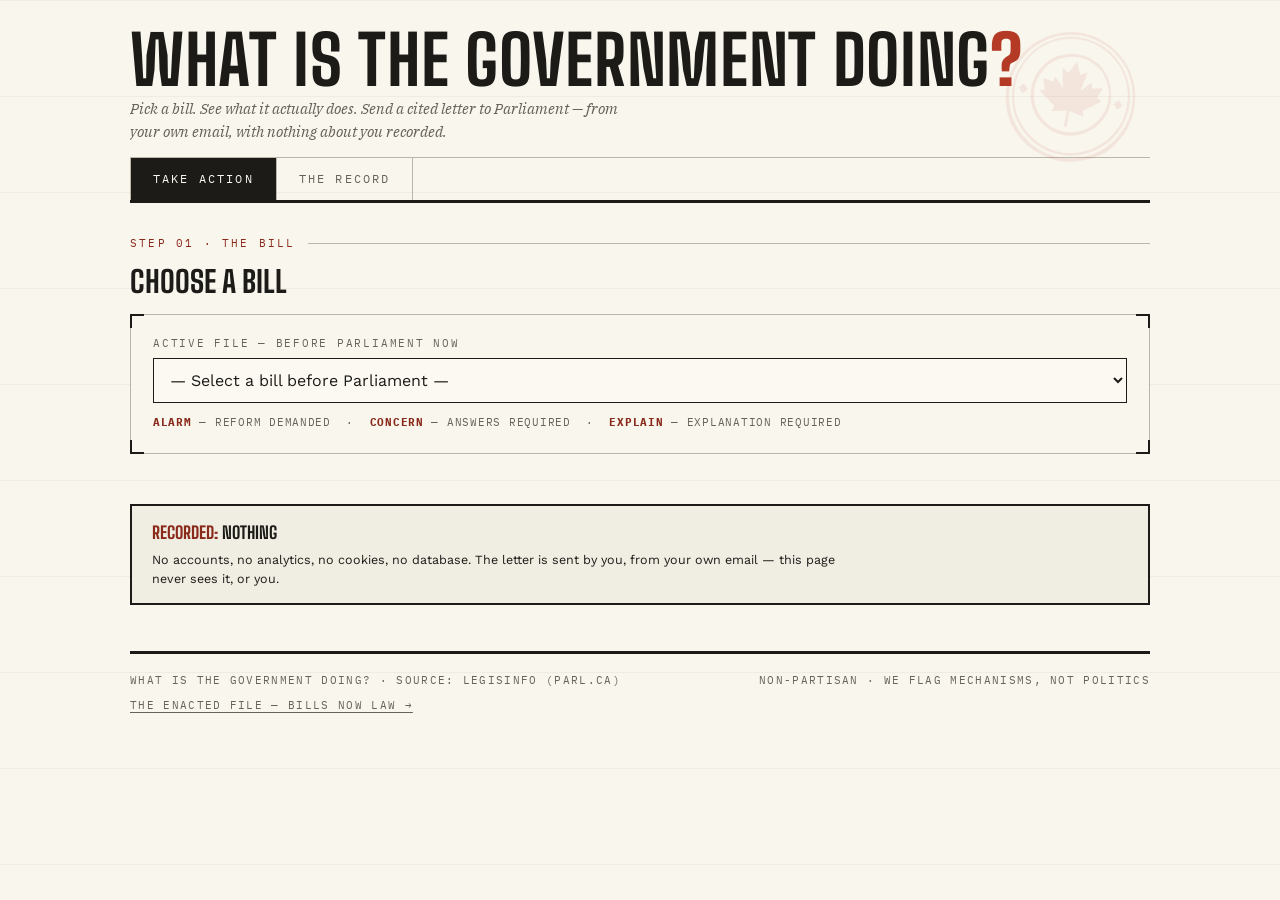
==== index.html @ ae7fa448 "First deploy: What is the government doing — action site Co-Authored-By: Claude Fable 5 <noreply@ant" ====
<!DOCTYPE html>
<html lang="en-CA">
<head>
<meta charset="utf-8">
<meta name="viewport" content="width=device-width, initial-scale=1">
<title>Take Action — What Is the Government Doing</title>
<meta name="description" content="Pick a bill, see what it actually does, and send a cited letter to Parliament from your own email. Nothing about you is recorded.">
<meta name="referrer" content="no-referrer">
<meta name="theme-color" content="#f9f6ee">
<link rel="manifest" href="manifest.webmanifest">
<link rel="icon" href="assets/icons/icon-192.png" type="image/png">
<link rel="apple-touch-icon" href="assets/icons/icon-180.png">
<link rel="stylesheet" href="assets/style.css">
</head>
<body class="simple">
<div class="shell">

  <header class="masthead">
    <h1 class="mast-title">What is the government doing<span class="q">?</span></h1>
    <p class="mast-sub">Pick a bill. See what it actually does. Send a cited letter to Parliament — from your own email, with nothing about you recorded.</p>
    <img class="mast-stamp" src="assets/maple-stamp.png" alt="" aria-hidden="true">
    <nav class="tabs">
      <a href="index.html" id="tab-action" class="active">Take Action</a>
      <a href="graphics.html">The Record</a>
      <a href="index.html?file=enacted" id="tab-enacted" class="hidden">The Enacted File</a>
    </nav>
  </header>

  <!-- ======================= choose a bill ======================= -->
  <section class="block" id="choose">
    <div class="eyebrow">Step 01 · The Bill</div>
    <h2 class="section-title">Choose a bill</h2>
    <div class="panel"><span class="tick-b"></span>
      <div class="selector-row">
        <div class="field">
          <label for="bill-select" id="bill-select-label">Active file — before Parliament now</label>
          <select id="bill-select" aria-label="Choose a bill"></select>
        </div>
      </div>
      <p class="legend"><b>Alarm</b> — reform demanded &nbsp;·&nbsp; <b>Concern</b> — answers required &nbsp;·&nbsp; <b>Explain</b> — explanation required</p>
      <p class="side-box fine hidden" id="enacted-note" style="border:none; background:none; padding:8px 2px 0;">
        These bills have received royal assent — they can no longer be voted down, but they are
        still answerable. The letter shifts to accountability: the regulations, an amending bill,
        and how the new powers get used.
      </p>

      <div id="bill-detail" class="hidden">
        <div id="bill-head" class="bill-head">
          <div class="bill-code" id="bh-code"></div>
          <span class="chip" id="bh-chip"></span>
          <span class="chip law hidden" id="bh-law">Now law</span>
        </div>
        <div class="bill-desc" id="bh-desc"></div>
        <div class="bill-status" id="bh-status"></div>
        <div class="bill-links">
          <a id="bh-legis" href="#" target="_blank" rel="noopener">Official record — LEGISinfo ↗</a>
          <span id="bh-record-wrap"> · <a id="bh-record" href="#">See the graphics for this bill →</a></span>
        </div>
        <blockquote class="lead-quote" id="bh-lead"></blockquote>
      </div>
    </div>
  </section>

  <!-- ======================= recipient (revealed after a bill is chosen) ======================= -->
  <section class="block hidden" id="recipient">
    <div class="eyebrow">Step 02 · The Recipient</div>
    <h2 class="section-title" id="rcpt-title">Find your MP</h2>

    <div class="panel" id="mp-module"><span class="tick-b"></span>
      <div class="selector-row">
        <div class="field" style="max-width:260px">
          <label for="postal">Your postal code</label>
          <input type="text" id="postal" placeholder="K1A 0A6" maxlength="7" autocomplete="postal-code">
        </div>
        <div><button id="find-mp">Find my MP</button></div>
      </div>
      <p class="error-text hidden" id="mp-error"></p>
      <div class="mp-card hidden" id="mp-card">
        <div class="who" id="mp-name"></div>
        <div class="meta" id="mp-meta"></div>
        <div class="meta" id="mp-email"></div>
      </div>
      <p class="side-box fine" style="border:none; background:none; padding:10px 2px 0;">
        Your postal code goes directly from your browser to
        <a href="https://represent.opennorth.ca" target="_blank" rel="noopener">Represent</a>, a Canadian
        open-data service — never to this site, and nothing is stored. Prefer not to?
        <a href="https://www.ourcommons.ca/members/en" target="_blank" rel="noopener">Look your MP up on ourcommons.ca ↗</a>
      </p>
    </div>

    <div class="panel hidden" id="senate-module"><span class="tick-b"></span>
      <p style="max-width:74ch; margin-bottom:12px;">This bill is before the <strong>Senate</strong>. Senators are appointed to
      represent provinces and regions — so the letter goes to <strong>a senator from your province</strong>, not an MP.</p>
      <div class="selector-row">
        <div class="field" style="max-width:260px">
          <label for="postal-sen">Your postal code</label>
          <input type="text" id="postal-sen" placeholder="K1A 0A6" maxlength="7" autocomplete="postal-code">
        </div>
        <div class="field">
          <label for="senator-select">Senator</label>
          <select id="senator-select" aria-label="Choose a senator from your province" disabled>
            <option value="">— Enter a postal code first —</option>
          </select>
        </div>
      </div>
      <p class="error-text hidden" id="senator-error"></p>
      <div class="mp-card hidden" id="senator-card">
        <div class="who" id="sen-name"></div>
        <div class="meta" id="sen-meta"></div>
        <div class="meta" id="sen-email"></div>
      </div>
      <p class="side-box fine" style="border:none; background:none; padding:10px 2px 0;">
        Your province is worked out from the first letter of your postal code, right here in your browser —
        <strong>nothing is sent anywhere</strong>. A senator is picked at random to spread letters fairly;
        switch to any other in the list.
      </p>
    </div>
  </section>

  <!-- ======================= the letter (revealed after a bill is chosen) ======================= -->
  <section class="block hidden" id="letter-section">
    <div class="eyebrow">Step 03 · The Letter</div>
    <h2 class="section-title">Send it in your own words</h2>

    <div class="letter-grid">
      <div>
        <textarea class="letter" id="letter" spellcheck="false" aria-label="Your letter"></textarea>
        <p class="letter-note">Edit freely — a letter in your own words carries more weight than a form letter.
        Personal stakes ("as a parent…", "as someone who works in…") matter most.</p>
        <div class="btn-row">
          <button class="primary" id="send-btn">Open in your email app</button>
          <button id="copy-letter">Copy letter</button>
          <button id="copy-email" disabled>Copy recipient address</button>
        </div>
        <p class="error-text hidden" id="send-hint"></p>
      </div>

      <aside class="side-box">
        <h3>Why this works</h3>
        <p>MPs and senators weigh correspondence from the people they represent — it is tracked, tallied,
        and answered. A cited, specific letter cannot be dismissed as noise.</p>
        <p>Every claim in this letter carries the section number of the bill it comes from, so the office can verify
        it in minutes.</p>
        <p class="fine">The letter opens in <em>your</em> mail app and is sent from <em>your</em> address.</p>
      </aside>
    </div>
  </section>

  <!-- ======================= privacy ======================= -->
  <div class="privacy">
    <h3><span class="stamp-word">Recorded:</span> nothing</h3>
    <p>No accounts, no analytics, no cookies, no database. The letter is sent by you, from your own
    email — this page never sees it, or you.</p>
  </div>

  <footer>
    <span>What is the government doing? · Source: LEGISinfo (parl.ca)</span>
    <span>Non-partisan · We flag mechanisms, not politics</span>
    <a href="index.html?file=enacted">The enacted file — bills now law →</a>
  </footer>

</div>

<script src="assets/data.js"></script>
<script src="assets/app.js"></script>
<script>
  if ("serviceWorker" in navigator) navigator.serviceWorker.register("./sw.js");
</script>
</body>
</html>
---- assets/style.css ----
/* ============================================================
   WHAT IS THE GOVERNMENT DOING — action site
   Clerical Sublime, adapted for the web.
   Paper, ink, hairlines, mono codes, one vermilion accent.
   ============================================================ */

@font-face { font-family: "Big Shoulders"; src: url("../fonts/BigShoulders-Bold.ttf") format("truetype"); font-weight: 700; font-display: swap; }
@font-face { font-family: "Big Shoulders"; src: url("../fonts/BigShoulders-Regular.ttf") format("truetype"); font-weight: 400; font-display: swap; }
@font-face { font-family: "IBM Plex Mono"; src: url("../fonts/IBMPlexMono-Regular.ttf") format("truetype"); font-weight: 400; font-display: swap; }
@font-face { font-family: "IBM Plex Mono"; src: url("../fonts/IBMPlexMono-Bold.ttf") format("truetype"); font-weight: 700; font-display: swap; }
@font-face { font-family: "Work Sans"; src: url("../fonts/WorkSans-Regular.ttf") format("truetype"); font-weight: 400; font-display: swap; }
@font-face { font-family: "Work Sans"; src: url("../fonts/WorkSans-Bold.ttf") format("truetype"); font-weight: 700; font-display: swap; }
@font-face { font-family: "Work Sans"; src: url("../fonts/WorkSans-Italic.ttf") format("truetype"); font-weight: 400; font-style: italic; font-display: swap; }
@font-face { font-family: "IBM Plex Serif"; src: url("../fonts/IBMPlexSerif-Regular.ttf") format("truetype"); font-weight: 400; font-display: swap; }
@font-face { font-family: "IBM Plex Serif"; src: url("../fonts/IBMPlexSerif-Italic.ttf") format("truetype"); font-weight: 400; font-style: italic; font-display: swap; }

:root {
  --paper: #f9f6ee;
  --paper-deep: #f0ede2;
  --ink: #1c1b18;
  --soft: #686358;
  --rule: #bcb6a8;
  --acc: #b53a26;
  --acc-dark: #8a2a1b;
  --display: "Big Shoulders", "Arial Narrow", sans-serif;
  --mono: "IBM Plex Mono", ui-monospace, monospace;
  --body: "Work Sans", system-ui, sans-serif;
  --serif: "IBM Plex Serif", Georgia, serif;
}

* { box-sizing: border-box; margin: 0; padding: 0; }

html { scroll-behavior: smooth; }

body {
  background: var(--paper);
  color: var(--ink);
  font-family: var(--body);
  font-size: 16px;
  line-height: 1.55;
  -webkit-font-smoothing: antialiased;
}

/* faint ledger grid on the page background */
body::before {
  content: "";
  position: fixed; inset: 0;
  background-image: linear-gradient(var(--rule) 1px, transparent 1px);
  background-size: 100% 96px;
  opacity: .14;
  pointer-events: none;
  z-index: 0;
}

.shell { position: relative; z-index: 1; max-width: 1060px; margin: 0 auto; padding: 0 20px; }

a { color: var(--acc-dark); text-underline-offset: 3px; }
a:hover { color: var(--acc); }

/* ---------- masthead ---------- */

header.masthead { border-bottom: 3px solid var(--ink); position: relative; overflow: hidden; }

.mast-stamp {
  position: absolute; right: -20px; top: 4px;
  width: min(300px, 42vw); height: auto;
  opacity: .09; transform: rotate(10deg);
  pointer-events: none; user-select: none; z-index: 0;
}

.mast-title {
  font-family: var(--display); font-weight: 700;
  font-size: clamp(44px, 8vw, 88px);
  line-height: .95; letter-spacing: .01em; text-transform: uppercase;
  padding: 36px 0 6px;
  position: relative; z-index: 1;
}
.mast-title .q { color: var(--acc); }

.mast-sub {
  font-family: var(--serif); font-style: italic; color: var(--soft);
  font-size: clamp(14px, 2.2vw, 17px);
  padding-bottom: 18px; max-width: 62ch;
  position: relative; z-index: 1;
}

nav.tabs { display: flex; gap: 0; border-top: 1px solid var(--rule); }
nav.tabs a {
  font-family: var(--mono); font-size: 12px; letter-spacing: .18em; text-transform: uppercase;
  text-decoration: none; color: var(--soft);
  padding: 12px 22px 11px; border-right: 1px solid var(--rule);
  display: inline-block;
}
nav.tabs a:first-child { border-left: 1px solid var(--rule); }
nav.tabs a.active { color: var(--paper); background: var(--ink); }
nav.tabs a:not(.active):hover { color: var(--acc-dark); background: var(--paper-deep); }

/* ---------- section furniture ---------- */

.eyebrow {
  font-family: var(--mono); font-size: 11px; letter-spacing: .2em;
  text-transform: uppercase; color: var(--acc-dark);
  display: flex; align-items: center; gap: 12px; margin-bottom: 14px;
}
.eyebrow::after { content: ""; flex: 1; height: 1px; background: var(--rule); }

h2.section-title {
  font-family: var(--display); font-weight: 700; text-transform: uppercase;
  font-size: clamp(26px, 4.4vw, 40px); line-height: 1; margin-bottom: 10px;
}

section.block { padding: 44px 0 8px; }

/* ---------- register chips (rubber-stamp look) ---------- */

.chip {
  display: inline-block; font-family: var(--mono); font-weight: 700;
  font-size: 11px; letter-spacing: .16em; text-transform: uppercase;
  padding: 4px 10px 3px; border: 2px solid currentColor; border-radius: 2px;
  transform: rotate(-1.6deg); white-space: nowrap;
}
.chip.alarm { color: var(--acc-dark); background: rgba(181, 58, 38, .08); }
.chip.concern { color: var(--ink); }
.chip.explain { color: var(--soft); border-style: dashed; border-width: 1.5px; }
.chip.law { color: var(--soft); border: 1.5px solid var(--rule); transform: none; background: var(--paper-deep); }

/* ---------- cards / panels ---------- */

.panel {
  position: relative; background: var(--paper);
  border: 1px solid var(--rule); padding: 26px 28px;
  margin: 18px 0;
}
/* corner registration ticks */
.panel::before, .panel::after,
.panel .tick-b::before, .panel .tick-b::after {
  content: ""; position: absolute; width: 12px; height: 12px;
}
.panel::before { top: -1px; left: -1px; border-top: 2px solid var(--ink); border-left: 2px solid var(--ink); }
.panel::after { top: -1px; right: -1px; border-top: 2px solid var(--ink); border-right: 2px solid var(--ink); }
.panel .tick-b::before { bottom: -1px; left: -1px; border-bottom: 2px solid var(--ink); border-left: 2px solid var(--ink); }
.panel .tick-b::after { bottom: -1px; right: -1px; border-bottom: 2px solid var(--ink); border-right: 2px solid var(--ink); }

/* ---------- the bill selector ---------- */

.selector-row { display: flex; flex-wrap: wrap; gap: 14px; align-items: flex-end; }
.field { flex: 1 1 340px; }
.field label {
  display: block; font-family: var(--mono); font-size: 11px;
  letter-spacing: .16em; text-transform: uppercase; color: var(--soft);
  margin-bottom: 6px;
}
select, input[type="text"] {
  width: 100%; font-family: var(--body); font-size: 16px;
  color: var(--ink); background: #fbf9f2;
  border: 1px solid var(--ink); border-radius: 0; padding: 11px 12px;
}
select:focus, input:focus, textarea:focus, button:focus-visible { outline: 2px solid var(--acc); outline-offset: 1px; }

/* ---------- bill header ---------- */

.bill-head { display: flex; flex-wrap: wrap; align-items: baseline; gap: 14px; margin-top: 26px; }
.bill-code {
  font-family: var(--display); font-weight: 700; font-size: clamp(40px, 7vw, 64px);
  line-height: .9; letter-spacing: .01em;
}
.bill-desc { font-family: var(--serif); font-style: italic; font-size: clamp(16px, 2.6vw, 20px); color: var(--ink); max-width: 56ch; }
.bill-status { font-family: var(--mono); font-size: 12px; letter-spacing: .1em; text-transform: uppercase; color: var(--soft); margin-top: 6px; }
.bill-links { font-family: var(--mono); font-size: 12px; margin-top: 8px; }

.lead-quote {
  font-family: var(--serif); font-size: clamp(16px, 2.4vw, 19px); line-height: 1.6;
  border-left: 3px solid var(--acc); padding: 4px 0 4px 18px; margin: 18px 0 6px;
  max-width: 72ch;
}

/* ---------- letter area ---------- */

.letter-grid { display: grid; grid-template-columns: minmax(0, 1fr) 320px; gap: 26px; margin-top: 22px; }
@media (max-width: 880px) { .letter-grid { grid-template-columns: 1fr; } }

textarea.letter {
  width: 100%; min-height: 480px; resize: vertical;
  font-family: var(--serif); font-size: 15px; line-height: 1.65;
  color: var(--ink); background: #fbf9f2;
  border: 1px solid var(--ink); padding: 22px 24px;
}

.letter-note { font-family: var(--body); font-size: 13px; color: var(--soft); margin-top: 8px; font-style: italic; }

.side-box { border: 1px solid var(--rule); padding: 20px; background: var(--paper-deep); height: fit-content; }
.side-box h3 {
  font-family: var(--mono); font-size: 12px; letter-spacing: .18em;
  text-transform: uppercase; color: var(--acc-dark); margin-bottom: 12px;
}
.side-box p { font-size: 13.5px; color: var(--ink); margin-bottom: 10px; }
.side-box .fine { font-size: 12px; color: var(--soft); }

.mp-card { border: 1px solid var(--ink); background: #fbf9f2; padding: 14px 16px; margin-top: 12px; }
.mp-card .who { font-weight: 700; }
.mp-card .meta { font-family: var(--mono); font-size: 12px; color: var(--soft); }

/* ---------- buttons ---------- */

button, .btn {
  font-family: var(--mono); font-size: 13px; font-weight: 700;
  letter-spacing: .12em; text-transform: uppercase; text-decoration: none;
  color: var(--ink); background: transparent;
  border: 2px solid var(--ink); border-radius: 0;
  padding: 12px 20px; cursor: pointer; display: inline-block;
}
button:hover, .btn:hover { background: var(--ink); color: var(--paper); }
button.primary, .btn.primary { background: var(--acc); border-color: var(--acc); color: #fff; }
button.primary:hover, .btn.primary:hover { background: var(--acc-dark); border-color: var(--acc-dark); color: #fff; }
button:disabled { opacity: .4; cursor: not-allowed; }
button:disabled:hover { background: transparent; color: var(--ink); }
.btn-row { display: flex; flex-wrap: wrap; gap: 12px; margin-top: 14px; }

/* ---------- gallery (The Record) ---------- */

.gallery-group { margin-bottom: 8px; }
.gallery-item { margin: 26px 0 40px; }
.gallery-item .g-head { display: flex; flex-wrap: wrap; align-items: baseline; gap: 12px; margin-bottom: 4px; }
.gallery-item .g-code { font-family: var(--display); font-weight: 700; font-size: 30px; }
.gallery-item .g-desc { font-family: var(--serif); font-style: italic; color: var(--soft); font-size: 15px; }
.gallery-item .g-act { font-family: var(--mono); font-size: 12px; margin-left: auto; white-space: nowrap; }

.strip {
  display: flex; gap: 12px; overflow-x: auto; padding: 12px 2px 16px;
  scroll-snap-type: x mandatory; scrollbar-width: thin; scrollbar-color: var(--rule) transparent;
}
.strip img {
  height: 320px; width: auto; flex: 0 0 auto; scroll-snap-align: start;
  border: 1px solid var(--rule); background: #fff; cursor: zoom-in; display: block;
}
.strip img:hover { border-color: var(--acc); }
@media (max-width: 640px) { .strip img { height: 240px; } }

/* lightbox */
.lightbox {
  position: fixed; inset: 0; background: rgba(28, 27, 24, .92);
  display: none; align-items: center; justify-content: center; z-index: 50;
}
.lightbox.open { display: flex; }
.lightbox img { max-width: min(92vw, 640px); max-height: 88vh; border: 1px solid var(--rule); }
.lightbox .lb-btn {
  position: absolute; top: 50%; transform: translateY(-50%);
  background: none; border: none; color: var(--paper); font-size: 42px;
  font-family: var(--mono); cursor: pointer; padding: 20px;
}
.lightbox .lb-btn:hover { color: var(--acc); background: none; }
.lightbox .lb-prev { left: 6px; } .lightbox .lb-next { right: 6px; }
.lightbox .lb-close { position: absolute; top: 10px; right: 18px; transform: none; font-size: 30px; }
.lightbox .lb-count {
  position: absolute; bottom: 14px; left: 50%; transform: translateX(-50%);
  font-family: var(--mono); font-size: 12px; letter-spacing: .2em; color: var(--paper);
}

/* ---------- privacy + footer ---------- */

.privacy {
  border: 2px solid var(--ink); padding: 20px 24px; margin: 40px 0 0;
  position: relative; background: var(--paper-deep);
}
.privacy h3 { font-family: var(--display); text-transform: uppercase; font-size: 22px; margin-bottom: 8px; }
.privacy p { font-size: 13.5px; max-width: 88ch; }
.privacy .stamp-word { color: var(--acc-dark); font-weight: 700; }

footer {
  margin-top: 46px; border-top: 3px solid var(--ink); padding: 18px 0 46px;
  font-family: var(--mono); font-size: 11px; letter-spacing: .12em;
  text-transform: uppercase; color: var(--soft);
  display: flex; flex-wrap: wrap; gap: 8px 26px; justify-content: space-between;
}
footer a { color: var(--soft); }

.hidden { display: none !important; }
.error-text { color: var(--acc-dark); font-size: 13px; font-family: var(--body); margin-top: 8px; }

/* ---------- simplified variant (body.simple) ---------- */

body.simple .mast-title { font-size: clamp(40px, 7vw, 68px); padding: 28px 0 4px; }
body.simple .mast-sub { padding-bottom: 14px; font-size: clamp(13px, 2vw, 15px); }
body.simple .mast-stamp { width: min(200px, 32vw); top: 0; }
body.simple section.block { padding: 32px 0 4px; }
body.simple h2.section-title { font-size: clamp(22px, 3.6vw, 30px); }
body.simple .panel { padding: 20px 22px; }
body.simple .privacy { padding: 14px 20px; margin-top: 28px; }
body.simple .privacy h3 { font-size: 17px; margin-bottom: 4px; }
body.simple .privacy p { font-size: 12.5px; }
body.simple textarea.letter { min-height: 420px; }

.legend {
  font-family: var(--mono); font-size: 10.5px; letter-spacing: .07em;
  text-transform: uppercase; color: var(--soft); margin-top: 10px; line-height: 1.9;
}
.legend b { color: var(--acc-dark); }
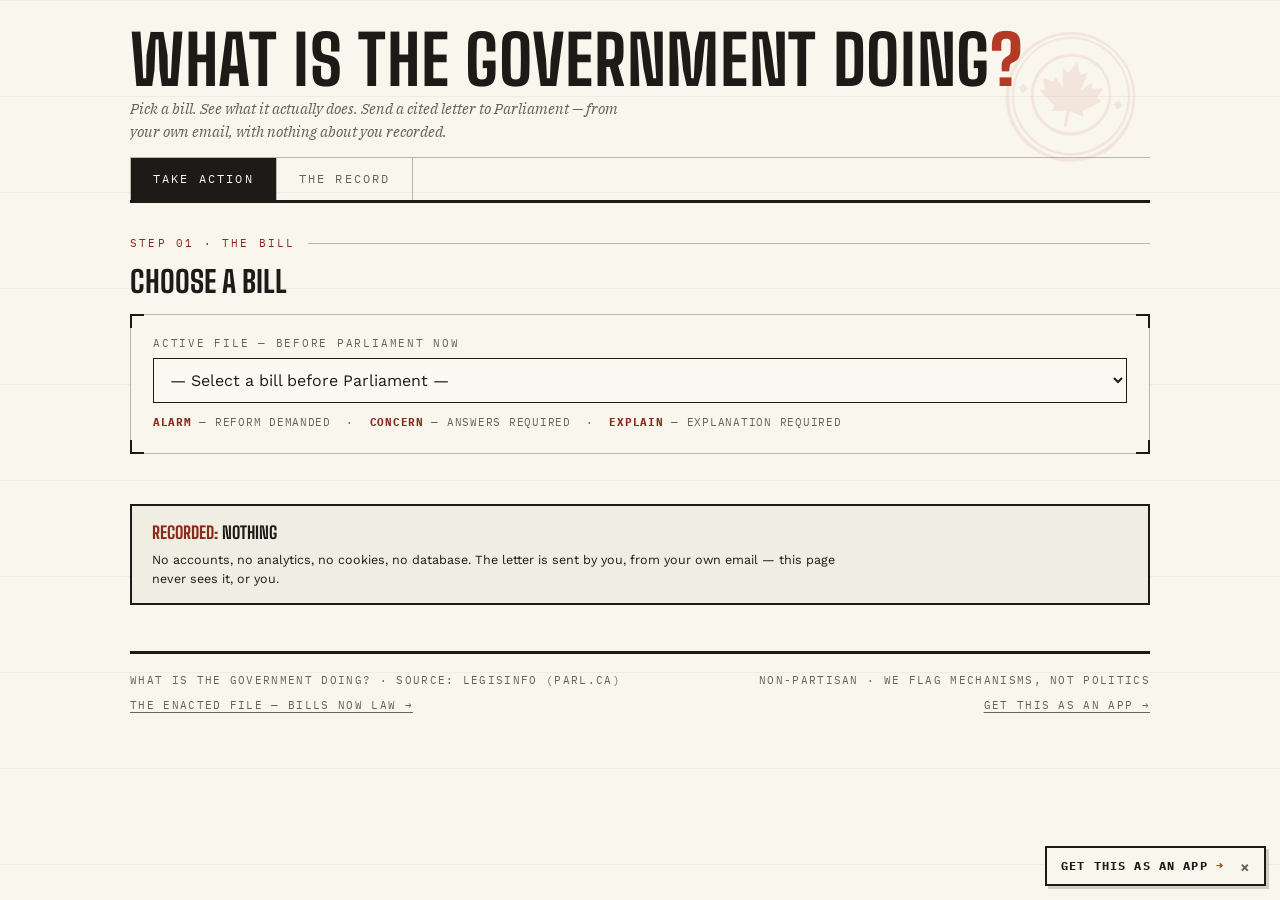
==== commit b12a3a64: "install-as-app pill + instructions page (2026-07-11)" ====
--- a/index.html
+++ b/index.html
@@ -157,12 +157,14 @@
     <span>What is the government doing? · Source: LEGISinfo (parl.ca)</span>
     <span>Non-partisan · We flag mechanisms, not politics</span>
     <a href="index.html?file=enacted">The enacted file — bills now law →</a>
+    <a href="install.html">Get this as an app →</a>
   </footer>
 
 </div>
 
 <script src="assets/data.js"></script>
 <script src="assets/app.js"></script>
+<script src="assets/install.js"></script>
 <script>
   if ("serviceWorker" in navigator) navigator.serviceWorker.register("./sw.js");
 </script>
--- a/assets/style.css
+++ b/assets/style.css
@@ -295,3 +295,40 @@
   text-transform: uppercase; color: var(--soft); margin-top: 10px; line-height: 1.9;
 }
 .legend b { color: var(--acc-dark); }
+
+/* ---------- "get this as an app" pill + install page ---------- */
+
+.install-pill {
+  position: fixed; bottom: 14px; right: 14px; z-index: 40;
+  display: flex; align-items: center;
+  background: var(--paper); border: 2px solid var(--ink);
+  box-shadow: 3px 3px 0 rgba(28, 27, 24, .18);
+}
+.install-pill a {
+  font-family: var(--mono); font-size: 11.5px; font-weight: 700;
+  letter-spacing: .1em; text-transform: uppercase; text-decoration: none;
+  color: var(--ink); padding: 9px 4px 9px 14px;
+}
+.install-pill a span { color: var(--acc); }
+.install-pill a:hover { color: var(--acc-dark); }
+.install-pill button {
+  border: none; background: none; cursor: pointer;
+  color: var(--soft); font-size: 16px; line-height: 1; padding: 9px 12px;
+}
+.install-pill button:hover { color: var(--acc-dark); background: none; }
+
+.install-card { max-width: 640px; }
+.install-card h2.section-title { font-size: clamp(20px, 3vw, 26px); margin-bottom: 10px; }
+.install-card.install-mine { border-color: var(--ink); border-width: 2px; }
+.install-card.install-mine::before { border-width: 3px; }
+.install-card.install-mine h2.section-title::after {
+  content: "your device"; font-family: var(--mono); font-size: 10px; font-weight: 700;
+  letter-spacing: .14em; text-transform: uppercase; color: var(--acc-dark);
+  border: 1.5px solid var(--acc-dark); border-radius: 2px;
+  padding: 3px 8px 2px; margin-left: 12px; vertical-align: middle;
+  display: inline-block; transform: rotate(-1.6deg);
+}
+.steps { margin: 0 0 10px 20px; font-size: 15px; }
+.steps li { margin-bottom: 8px; }
+.steps .key { font-family: var(--mono); }
+.fine-note { font-size: 13px; color: var(--soft); font-style: italic; }
